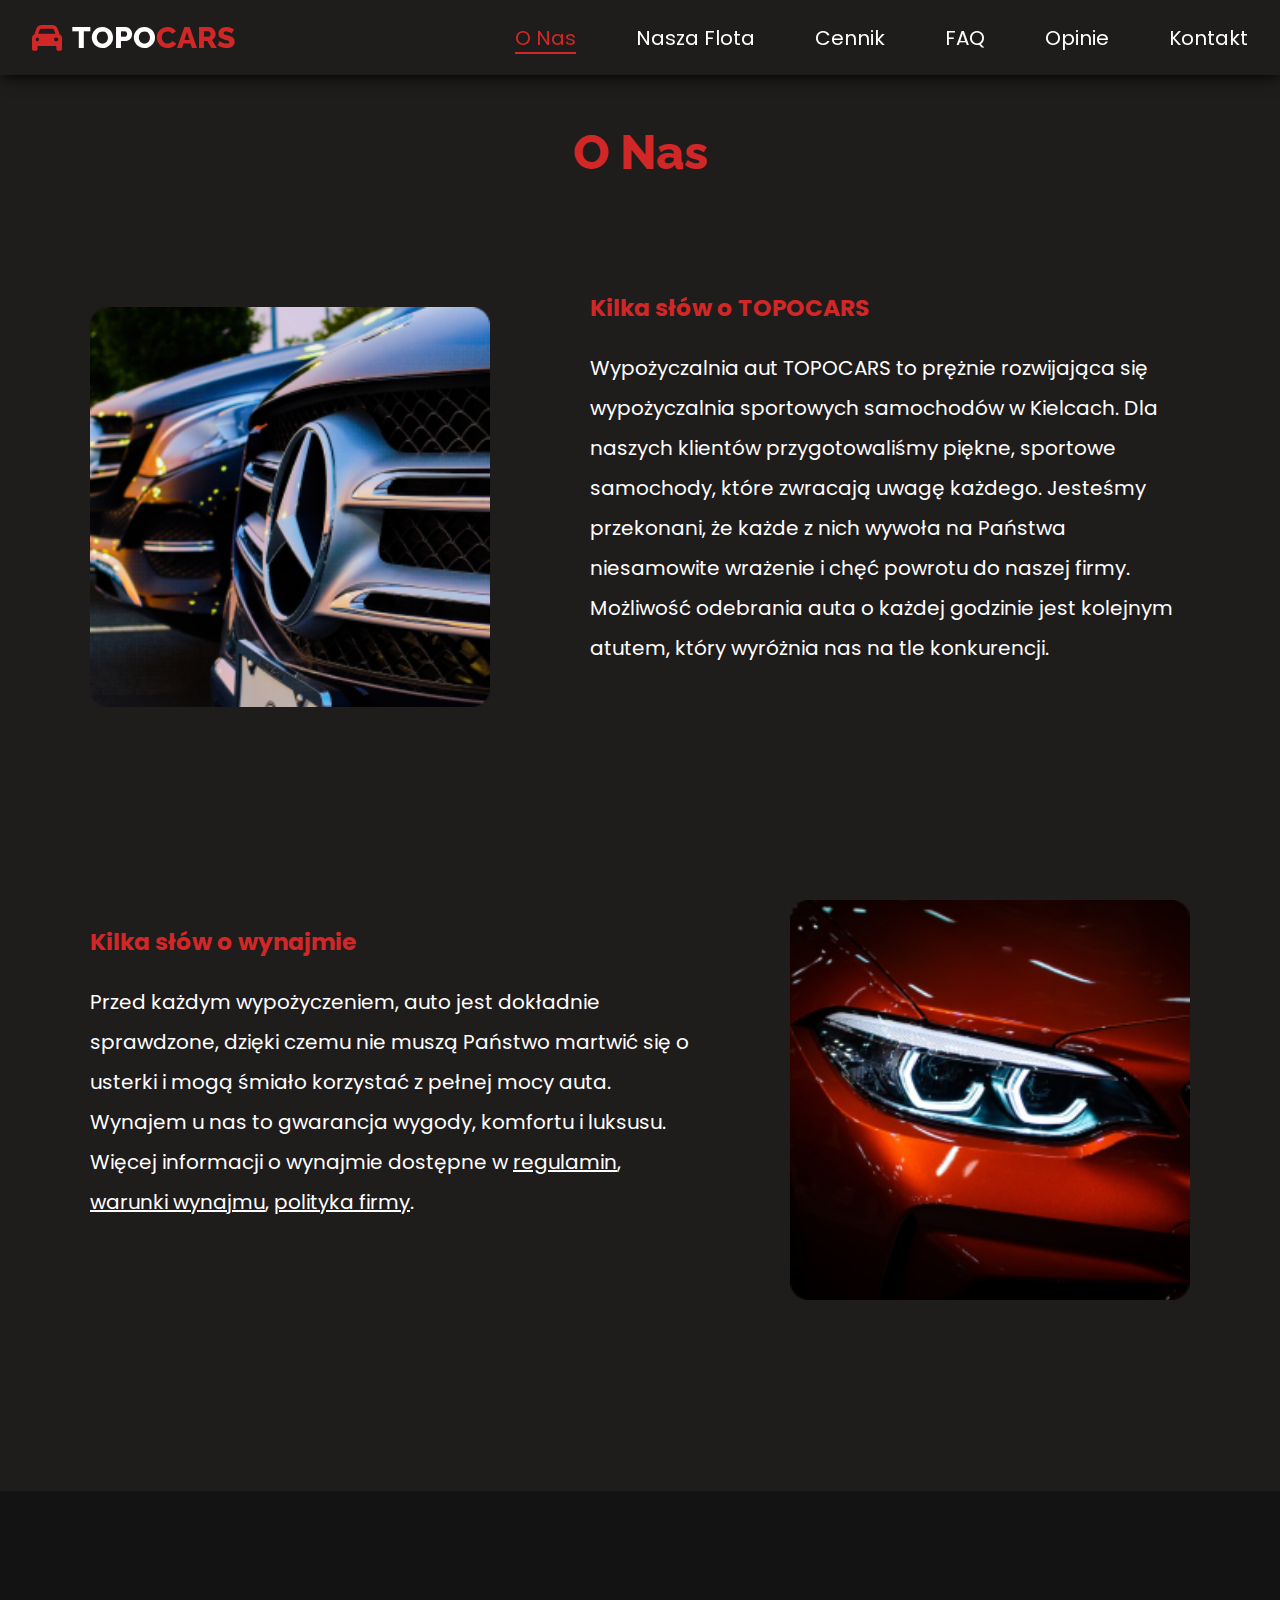
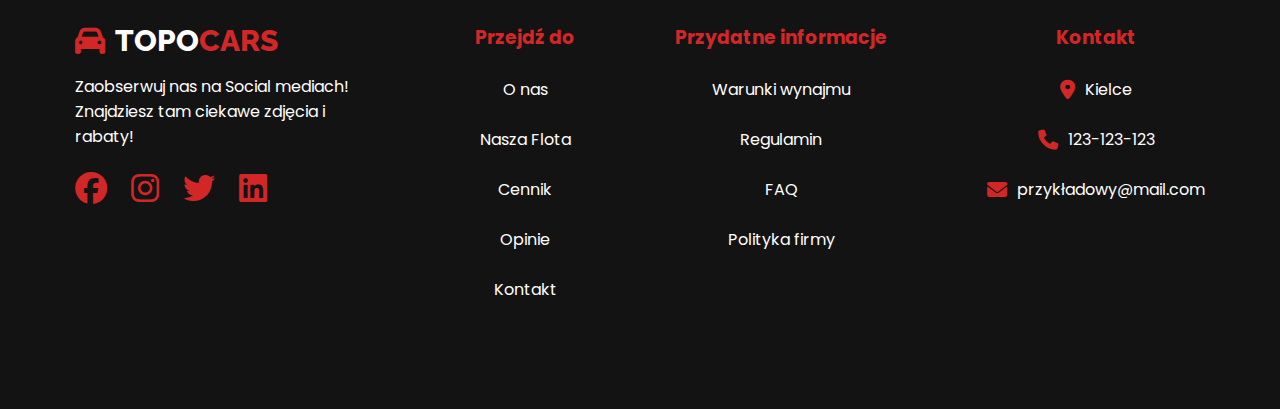
==== about.html @ 0e104026 "first commit" ====
<!DOCTYPE html>
<html lang="en">
  <head>
    <meta charset="UTF-8" />
    <meta http-equiv="X-UA-Compatible" content="IE=edge" />
    <meta name="viewport" content="width=device-width, initial-scale=1.0" />
    <title>TOPOCars - Wypożyczalnia sportowych samochodów Kielce - O Nas</title>
    <link rel="shortcut icon" href="images/favicon.ico" type="image/x-icon" />
    <link rel="stylesheet" href="https://cdn.jsdelivr.net/npm/swiper@8/swiper-bundle.min.css" />
    <link rel="preconnect" href="https://fonts.googleapis.com" />
    <link rel="preconnect" href="https://fonts.gstatic.com" crossorigin />
    <link
      href="https://fonts.googleapis.com/css2?family=Poppins:wght@400;500;600;700&family=Raleway:wght@700;800;900&display=swap"
      rel="stylesheet"
    />
    <link rel="stylesheet" href="https://cdnjs.cloudflare.com/ajax/libs/font-awesome/6.2.1/css/all.min.css" />
    <link rel="stylesheet" href="style.css" />
  </head>
  <body>
    <header>
      <nav>
        <a href="index.html" class="logo"><i class="fas fa-car"></i>TOPO<span>CARS</span></a>
        <ul>
          <li class="active"><a href="about.html">O Nas</a></li>
          <li><a href="cars.html">Nasza Flota</a></li>
          <li><a href="pricing.html">Cennik</a></li>
          <li><a href="faq.html">FAQ</a></li>
          <li><a href="reviews.html">Opinie</a></li>
          <li><a href="contact.html">Kontakt</a></li>
        </ul>
        <div id="menu-btn" class="fas fa-bars"></div>
      </nav>
    </header>

    <section class="about about-page" id="about">
      <div class="wrapper">
        <h1 class="heading">O Nas</h1>
        <div class="box-container">
          <div class="left">
            <div class="content">
              <h3>Kilka słów o TOPOCARS</h3>
              <p>
                Wypożyczalnia aut TOPOCARS to prężnie rozwijająca się wypożyczalnia sportowych samochodów w Kielcach. Dla naszych
                klientów przygotowaliśmy piękne, sportowe samochody, które zwracają uwagę każdego. Jesteśmy przekonani, że każde z
                nich wywoła na Państwa niesamowite wrażenie i chęć powrotu do naszej firmy. Możliwość odebrania auta o każdej
                godzinie jest kolejnym atutem, który wyróżnia nas na tle konkurencji.
              </p>
            </div>
            <div class="image">
              <img src="images/about-2.png" alt="jedno ze zdjęć o nas" />
            </div>
          </div>
          <div class="right">
            <div class="content">
              <h3>Kilka słów o wynajmie</h3>
              <p>
                Przed każdym wypożyczeniem, auto jest dokładnie sprawdzone, dzięki czemu nie muszą Państwo martwić się o usterki i
                mogą śmiało korzystać z pełnej mocy auta. Wynajem u nas to gwarancja wygody, komfortu i luksusu. Więcej informacji
                o wynajmie dostępne w <a class="link" href="regulations.html">regulamin</a>,
                <a class="link" href="rental-terms.html">warunki wynajmu</a>,
                <a class="link" href="policy.html">polityka firmy</a>.
              </p>
            </div>
            <div class="image">
              <img src="images/about-3.png" alt="jedno ze zdjęć o nas" />
            </div>
          </div>
        </div>
      </div>
    </section>

    <section class="footer">
      <div class="wrapper">
        <div class="box-container">
          <div class="box first">
            <a href="index.html" class="logo"><i class="fas fa-car"></i>TOPO<span>CARS</span></a>
            <p>Zaobserwuj nas na Social mediach! Znajdziesz tam ciekawe zdjęcia i rabaty!</p>
            <div class="social">
              <a target="_blank" href="https://pl-pl.facebook.com/"><i class="fa-brands fa-facebook"></i></a>
              <a target="_blank" href="https://www.instagram.com/"><i class="fa-brands fa-instagram"></i></a>
              <a target="_blank" href="https://twitter.com/?lang=pl"><i class="fa-brands fa-twitter"></i></a>
              <a target="_blank" href="https://pl.linkedin.com/"><i class="fa-brands fa-linkedin"></i></a>
            </div>
          </div>
          <div class="box">
            <h3>Przejdź do</h3>
            <a href="about.html" class="links">O nas</a>
            <a href="cars.html" class="links">Nasza Flota</a>
            <a href="pricing.html" class="links">Cennik</a>
            <a href="reviews.html" class="links">Opinie</a>
            <a href="contact.html" class="links">Kontakt</a>
          </div>
          <div class="box">
            <h3>Przydatne informacje</h3>
            <a href="rental-terms.html" class="links">Warunki wynajmu</a>
            <a href="regulations.html" class="links">Regulamin</a>
            <a href="faq.html" class="links">FAQ</a>
            <a href="policy.html" class="links">Polityka firmy</a>
          </div>
          <div class="box">
            <h3>Kontakt</h3>
            <a target="_blank" href="https://goo.gl/maps/U13SAGowG65uNw8z6" class="links link-cont"
              ><i class="fa-solid fa-location-dot"> </i> Kielce</a
            >
            <a href="tel:123-123-123" class="links link-cont"><i class="fa-solid fa-phone"></i> 123-123-123</a>
            <a href="mailto:przykładowy@mail.com" class="links link-cont"
              ><i class="fa-solid fa-envelope"></i> przykładowy@mail.com</a
            >
          </div>
        </div>
      </div>
    </section>

    <script src="https://cdn.jsdelivr.net/npm/swiper@8/swiper-bundle.min.js"></script>

    <script src="script.js"></script>
  </body>
</html>
---- style.css ----
:root {
    --main-color: #D22727;
    --black: #1F1C1C;
    --footer-bg: #141313;
    --question-bg: #121111;
    --answer-bg: #141414;
    --input-bg: #434343;
    --white: #fff;
}

* {
    box-sizing: border-box;
    margin: 0;
    padding: 0;
    outline: none;
    border: none;
    text-decoration: none;
    list-style: none;
    transition: all .3s linear;
}

html {
    scroll-behavior: smooth;
}

body {
    font-family: 'Poppins', sans-serif;
    overflow-x: hidden;
    background-color: var(--black);
  }

header {
    max-width: 1440px;
}

section {
    margin-bottom: 100px;
    padding: 1rem;
}

.wrapper {
    max-width: 1440px;
    margin: 0 auto;
}

.heading {
    font-family: 'Raleway', sans-serif;
    display: flex;
    text-align: center;
    align-items: center;
    justify-content: center;
    margin-bottom: 100px;
    font-size: 32px;
    font-weight: 800;
    line-height: 150%;
    color: var(--main-color);
}

.heading.small,
.heading.small a {
    font-size: 16px;
    color: var(--main-color);
    text-transform: uppercase;
}

.heading.small a:hover {
    color: var(--white);
}

.btn {
    position: relative;
    display: inline-flex;
    padding: 12px 18px;
    font-size: 20px;
    font-weight: 700;
    color: var(--white);
    background-color: var(--main-color);
    border-radius: 12px;
    z-index: 1;
    overflow: hidden;
    cursor: pointer;
}

.btn::before {
    content: '';
    position: absolute;
    transform: translate(-50%, -50%);
    width: 0px;
    height: 0px;
    background-color: #9c1d1d;
    border-radius: 50%;
    z-index: -1;
    transition: width .5s, height .5s;
}

.btn:hover::before {
    width: 150px;
    height: 150px;
}

.btn.pulse {
    animation: pulse 2s infinite;
    transform: scale(1);
}

.bxc {
    display: flex;
    flex-wrap: wrap;
    flex-direction: column;
    align-items: center;
    justify-content: center;
}

img {
    pointer-events: none;
}

.translin3 {
    transition: all .3s linear;
}

/* Header */

nav {
    position: fixed;
    top: 0; left: 0; right: 0;
    display: flex;
    align-items: center;
    justify-content: space-between;
    padding: 1rem;
    width: 100%;
    background-color: var(--black);
    box-shadow: 1px 1px 15px 0px rgba(0, 0, 0, 1);
    z-index: 1000;
    transition: all .5s linear;
}

.logo {
    font-family: 'Raleway', sans-serif;
    display: flex;
    align-items: center;
    font-size: 20px;
    font-weight: 800;
    color: var(--white);
}

.logo span {
    color: var(--main-color);
}

.logo i {
    margin-right: 8px;
    font-size: 30px;
    color: var(--main-color);
    cursor: pointer;
}

nav ul {
    position: absolute;
    top: -1000%; left: 0; right: 0;
    display: block;
    margin-top: 3.8rem;
    border-top: 1px solid var(--main-color);
    opacity: 0;
    transition: all 0.5s ease;
}

nav ul.active {
    top: 0;
    background-color: var(--black);
    opacity: 1;
}

nav ul li {
    margin: 1.5rem 2rem;
    font-size: 24px;
    border-left: .3rem solid var(--main-color);
}

nav ul li a {
    margin-left: 10px;
    color: var(--white);
}

nav ul li a:hover {
    color: var(--main-color);
}

#menu-btn {
    font-size: 30px;
    color: var(--white);
    cursor: pointer;
}

/* Home */

.home,
.home .wrapper {
    padding: 0;
    margin-bottom: 0;
    min-width: 100vw;
}

.home .slide {
    display: flex;
    align-items: center;
    margin: 0 auto;
    min-height: 90vh;
}

.home .slide .content {
    text-align: center;
    margin: 0 auto;
    width: 60rem;
    max-width: 1440px;
    color: var(--white);
}

.home .slide .content .car h1 {
    font-size: 40px;
    font-weight: 600;
    text-transform: uppercase;
}

.home .slide .content .car h3 {
    font-size: 32px;
    font-weight: 700;
}

.home .slide .content span {
    display: flex;
    justify-content: center;
    margin: 32px 0;
    font-size: 20px;
    font-weight: 700;
    line-height: 180%;
}

.swiper-pagination-bullet {
    background-color: var(--white);
    opacity: .8;
}

.swiper-pagination-bullet-active {
    background-color: var(--main-color);
}

/* why choose us */

.why-choose-us {
    margin-bottom: 50px;
}

.why-choose-us .title {
    font-family: 'Raleway', sans-serif;
    text-align: center;
    margin-bottom: 100px;
    font-size: 32px;
    font-weight: 800;
    color: var(--white);
}

.why-choose-us .title span {
    color: var(--main-color);
}

.why-choose-us .box-container {
    flex-direction: column;
    gap: 50px;
}

.why-choose-us .box-container .box {
    text-align: center;
    padding: 16px;
    width: 240px;
}

.why-choose-us .box-container .box .icon {
    display: flex;
    align-items: center;
    justify-content: center;
    margin: 0 auto;
    width: 64px;
    height: 64px;
    color: var(--white);
    background-color: var(--main-color);
    border-radius: 50%;
}

.why-choose-us .box-container .box .icon i {
    text-align: center;
    font-size: 36px;
}

.why-choose-us .box-container .box:hover .icon  {
    transform: scale(1.1);
}

.why-choose-us .box-container .box .content {
    margin: 16px 0;
}

.why-choose-us .box-container .box .content h3 {
    margin-bottom: 16px;
    font-size: 16px;
    font-weight: 600;
    color: var(--main-color);
}

.why-choose-us .box-container .box .content span {
    color: var(--white);
}

/* about */

.about-page {
    margin-top: 100px;
}

.about .box-container {
    display: flex; 
    flex-direction: column;
    align-items: center;
}

.about .box-container .content {
    text-align: center;
    margin-bottom: 100px;
    width: 230px;
    color: var(--white);
    line-height: 200%;
}

.about .box-container .content p {
    margin-bottom: 32px;
}

.about .box-container .content .link {
    color: var(--white);
    text-decoration: underline;
}

.about .box-container .content .link:hover {
    color: var(--main-color);
}

.about .box-container .image  {
    margin: 0 auto;
    overflow: hidden;
}

.about .box-container .image img {
    width: 100%;
    height: auto;
    border-radius: 12px;
}

.about .box-container .content h3 {
    margin-bottom: 20px;
    color: var(--main-color);
}

.about-page .box-container .image {
    margin-bottom: 75px;
}

/* Banner */

.banner {
    background: url(images/banner-straight.png) no-repeat;
    background-size: cover;
    background-position: center;
    background-attachment: fixed;
    margin-bottom: 100px;
    height: 55vh;
    clip-path: polygon(0 25%, 100% 12%, 100% 78%, 0 89%);
}

/* Contact */

.contact-page {
    margin-top: 100px;
}

.contact .container {
    display: flex;
    flex-direction: column;
}

.contact .title {
    font-family: 'Raleway', sans-serif;
    display: flex;
    justify-content: center;
    text-align: center;
    margin-bottom: 50px;
    font-weight: 500;
    line-height: 200%;
    color: var(--white);
}

.contact form {
    align-items: center;
    justify-content: center;
    text-align: center;
    margin: 0 auto;
}

.contact form .input-box {
    display: flex;
    flex-wrap: wrap;
    flex-direction: column;
    align-items: center;
}

.contact form .box {
    margin: 1rem 0;
    padding: 16px 24px;
    width: 230px;
    font-size: 20px;
    font-weight: 500;
    color: var(--white);
    background-color: var(--input-bg);
    border-radius: 12px;
}

.contact form textarea {
    resize: none;
}

.contact form .box::placeholder {
    color: var(--white);
}

.contact form .box:focus {
    border-bottom: 2px solid var(--main-color);
}

input::-webkit-outer-spin-button,
input::-webkit-inner-spin-button {
  -webkit-appearance: none;
}

.contact form .button {
    text-align: center;
}

.contact form .button .btn:hover {
    background-color: #7a1818;
}

.contact .small-box-container {
    justify-content: center;
    margin-top: 75px;
}

.contact .small-box-container .small-box {
    display: block;
    text-align: center;
    margin-bottom: 30px;
}

.contact .small-box-container .small-box h4 {
    margin-bottom: 30px;
    font-size: 20px;
    color: var(--main-color);
}

.contact .small-box-container .small-box ul li {
    margin-bottom: 20px;
    line-height: 200%;
    color: var(--white);
}

.contact .map {
    margin-top: 50px;
}

/* Footer */

.footer {
    margin-bottom: 0;
    background-color: var(--footer-bg);
}

.footer .box-container {
    display: flex;
    flex-wrap: wrap;
    justify-content: center;
    text-align: center;
    margin: 100px 0 50px 0;
    gap: 100px;
}

.footer .box-container .box {
    padding: 1rem 0;
}

.footer .box-container .box.first {
    text-align: left;
    order: 2;
}

.footer .box-container .box p {
    margin: 1rem 0;
    max-width: 300px;
    color: var(--white);
}

.footer .box-container .box .social a  {
    padding-right: 1.25rem;
    font-size: 32px;
    color: var(--main-color);
}

.footer .box-container .box .social a:hover {
    color: var(--white);
}

.footer .box-container .box h3 {
    font-weight: 700;
    color: var(--main-color);
}

.footer .box-container .box .links {
    display: flex;
    text-align: center;
    justify-content: center;
    margin: 25px 0;
    color: var(--white);

}

.footer .box-container .box .links:hover {
    color: var(--main-color);
}

.footer .box-container .box .link-cont {
    display: flex;
    align-items: center;
    gap: 10px;
}

.footer .box-container .box .link-cont i {
    font-size: 20px;
    color: var(--main-color);
}

/* Regulations */

.regulations {
    margin-top: 100px;
}

.regulations h3 {
    text-align: center;
    margin: 0 auto;
    min-width: 230px;
    max-width: 600px;
    font-size: 16px;
    font-weight: 600;
    line-height: 200%;
    color: var(--white);
}

.regulations .box-container {
    display: flex;
    flex-direction: column;
    flex-wrap: wrap;
    justify-content: center;
    margin: 100px auto 0 auto;
    align-items: center;
}

.regulations .box-container .box {
    display: flex;
    flex-direction: column;
    margin: 0 auto;
    min-width: 230px;
    max-width: 650px;
}

.regulations .box-container .box h2 {
    text-align: center;
    font-size: 20px;
    font-weight: 700;
    color: var(--main-color);
}

.regulations .box-container .box ul {
    margin-left: 10px;
}

.regulations .box-container .box ul li {
    margin: 50px 0;
    color: var(--white);
    font-weight: 600;
    line-height: 200%;
    list-style: decimal;
    list-style-position: inside;
}

li::marker {
    color: var(--main-color);
}

/* Reviews */

.reviews {
    margin-top: 100px;
}

.reviews .slide {
    position: relative;
    margin-bottom: 50px;
    height: 430px;
    background-color: var(--answer-bg);
  box-shadow: 0px 4px 4px rgba(0, 0, 0, 0.25);
}

.reviews .slide .user {
    text-align: center;
    padding-top: 16px;
}

.reviews .slide .user h5 {
    margin: 16px 0;
    font-size: 20px;
    font-weight: 600;
    color: var(--white);
}

.reviews .slide .content {
    text-align: center;
    margin: 0 auto;
    padding: 0 16px;
    max-width: 280px;
    line-height: 150%;
    color: var(--white);
}

.reviews .slide .stars {
    position: absolute;
    bottom: 16px;
    right: 0;
    left: 0;
    text-align: center;
    font-size: 24px;
    color: var(--main-color); 
}

/* FAQ */

.faq {
    margin-top: 100px;
}

.faq .box-container {
    flex-direction: column;
    margin: 0 auto;
}

.faq .box-container .box {
    margin: 10px 0;
    width: 230px;
}

.faq .box-container .box .header {
    display: flex;
    justify-content: space-between;
    align-items: center;
    padding: 16px;
    line-height: 150%;
    color: var(--main-color);
    background-color: var(--question-bg);
    gap: 20px;
    cursor: pointer;
}

.faq .box-container .box .header h3 {
    font-size: 14px;
}

.faq .box-container .box .header i {
    font-size: 24px;
}

.faq .box-container .box .header i.active {
    transform: rotate(180deg);
}

.faq .box-container .box .content {
    text-align: center;
    display: none;
    padding: 16px;
    line-height: 1.8;
    color: var(--white);
    background-color: var(--answer-bg); 
    transition: opacity .1s ease-in;
}

.faq .box-container .box .content.active {
    display: block;
}

/* Cars */

.cars {
    margin-top: 100px;
}

.cars .box-container {
    flex-direction: column;
}

.cars .box-container .box .image {
    margin: 0 auto;
    overflow: hidden;
}

.cars .box-container .box .image img {
    width: 100%;
    border-radius: 12px;
}

.cars .box-container .box .content {
    text-align: center;
    margin: 50px 0 100px 0;
    color: var(--white);
}

.cars .box-container .box .content h3 {
    font-weight: 600;
}

.cars .box-container .box .content ul {
    margin-top: 32px;

}

.cars .box-container .box .content ul li {
    margin: 25px 0;
}

.cars .box-container .box .content ul li span {
    font-weight: 600;
}

/* Pricing */

.pricing {
    margin-top: 100px;
}

.pricing .box-container {
    flex-direction: column;
}

.pricing .box-container .box .image {
    margin: 0 auto;
    max-width: 280px;
    overflow: hidden;
}

.pricing .box-container .box .image img {
    width: 100%;
    border-radius: 12px;
}

.pricing .box-container .box .content {
    text-align: center;
    margin: 50px 0;
    color: var(--white);
}

.pricing .box-container .box .content .pricing {
    display: flex;
    flex-wrap: wrap;
    text-align: center;
    justify-content: center;
    gap: 25px;
}
 
.pricing .box-container .box .content .pricing ul li {
    margin: 25px 0;
}

.pricing .box-container .box .content .pricing ul li.brand {
    font-weight: 700;
}

.pricing .box-container .box .content .pricing .cont.red {
    color: var(--main-color);
}


































@media(min-width: 450px) {

    .about .box-container .content,
    .cars .box-container .content {
        width: 350px;
        font-size: 20px;
    }
    
    .about-page .box-container .content {
        font-size: 16px;
    }
    
}

@media(min-width: 576px) {

    .heading.small,
    .heading.small a {
        font-size: 32px;
    }

    .home .slide .content .car h1 {
        font-size: 72px;
    }
    
    .home .slide .content .car h3 {
        font-size: 64px;
    }
    
    .home .slide .content span {
        font-size: 24px;
    }

    .faq .box-container .box {
        width: 450px;
    }
    
}

@media(min-width: 768px) {

#menu-btn {
    display: none;
}

nav {
    padding: 16px 24px;
    background-color: transparent;
}

nav.active {
    background-color: var(--footer-bg);
}

nav ul {
    position: relative;
    display: flex;
    margin-top: 0;
    border: none;
    opacity: 1;
    gap: 20px;
}

nav ul.active {
    background-color: transparent;
}

nav ul li {
    margin: 0;
    font-size: 16px;
    border: none;
}
  nav ul li.active a {
    color: var(--main-color);
    border-bottom: 2px solid var(--main-color);
  }

.why-choose-us .box-container {
    flex-direction: row;
}

.why-choose-us .box-container .box,
.contact form .box  {
    width: 300px;
}

.pricing .box-container .box .content .pricing {
    gap: 70px;
}

.contact .title {
    margin: 0 auto 50px auto;
    width: 600px;
    font-size: 20px;
    line-height: 220%;
}

.contact form .input-box {
    flex-direction: row;
    justify-content: center;
    gap: 50px;
}

.contact form .box.textarea {
    width: 650px;
}

.contact .small-box-container {
    display: flex;
    flex-wrap: wrap;
    text-align: center;
    justify-content: center;
    margin-top: 75px;
    gap: 80px;
    row-gap: 50px;
}

.contact .small-box-container .small-box ul li br {
    display: none;
}

.regulations .box-container .box {
    text-align: center;
}

    
}

@media(min-width: 991px) {

    .heading,
    .why-choose-us .title {
        font-size: 48px;
    }

    .about .box-container .left,
    .about .box-container .right,
    .cars .box-container .box,
    .pricing .box-container .box {
        display: flex;
        flex-wrap: wrap;
        align-items: center;
        justify-content: center;
        gap: 100px;
    }

    .about .box-container .right {
        margin-top: 100px;
    }

    .about .box-container .right .content {
        order: -2;
    }

    .pricing .box-container .content {
        width: 450px;
    }
    
    .about .box-container .content
    .cars .box-container .box .content {
        flex: 1 1 15rem;
        margin-bottom: 0;
    }

    .about .box-container .image,
    .cars .box-container .box .image  {
        flex: 1 1 15rem;
        width: 400px;
        height: 400px; 
        order: -1;
    }

    .about .box-container .image img,
    .cars .box-container .box .image img {
        width: 400px;
        height: 400px;
    }

    .about-page .box-container .content {
        text-align: left;
        font-size: 20px;
    }

    .pricing .box-container .box .content .pricing {
        gap: 35px;
    }
    
    .contact form .box {
        width: 400px;
    }

    .contact form .box.textarea {
        width: 850px;
    }

    .contact .small-box-container .small-box h4 {
        font-size: 24px;
    }
    
    .contact .small-box-container .small-box ul li {
        font-size: 20px;
    }

    .contact .map {
        height: 350px;
    }

    .footer .box-container .box.first {
        order: -1;
    }
 
    .faq .box-container .box {
        width: 550px;
    }
    
}

@media(min-width: 1200px) {

    nav {
        padding: 20px 32px;
    }

    nav ul {
        gap: 50px;
    }

    nav ul li {
        font-size: 20px;
    }

    .logo {
        font-size: 30px;
    }
    
    .logo i {
        margin-right: 10px;
    }
    
    .about .box-container .content,
    .cars .box-container .box .content {
        width: 600px;
    }

    .pricing .box-container .box .image {
        margin: 0 auto;
        min-width: 350px;
        overflow: hidden;
    }
    
    .pricing .box-container .box .image img {
        width: 100%;
        border-radius: 12px;
    }

    .pricing .box-container .box .content {
        width: 700px;
    }

    .pricing .box-container .box .content .pricing {
        gap: 50px;
    }

    .contact form .box {
        padding: 24px 32px;
        width: 400px;
    }
    
    .contact form .box.textarea {
        width: 850px;
    }

    .faq .box-container .box {
        width: 750px;
    }

    .faq .box-container .box .content {
        text-align: left;
    }

}

@media(min-width: 1400px) {

    .why-choose-us .box-container {
        gap: 80px;
    }

    .footer .box-container {
        gap: 150px;
    }

}

@keyframes pulse {
    0% {
      transform: scale(0.95);
      box-shadow: 0 0 0 0 var(--main-color);
    }
  
    70% {
      transform: scale(1);
      box-shadow: 0 0 0 10px rgba(0, 0, 0, 0);
    }
  
    100% {
      transform: scale(0.95);
      box-shadow: 0 0 0 0 rgba(0, 0, 0, 0);
    }
  }
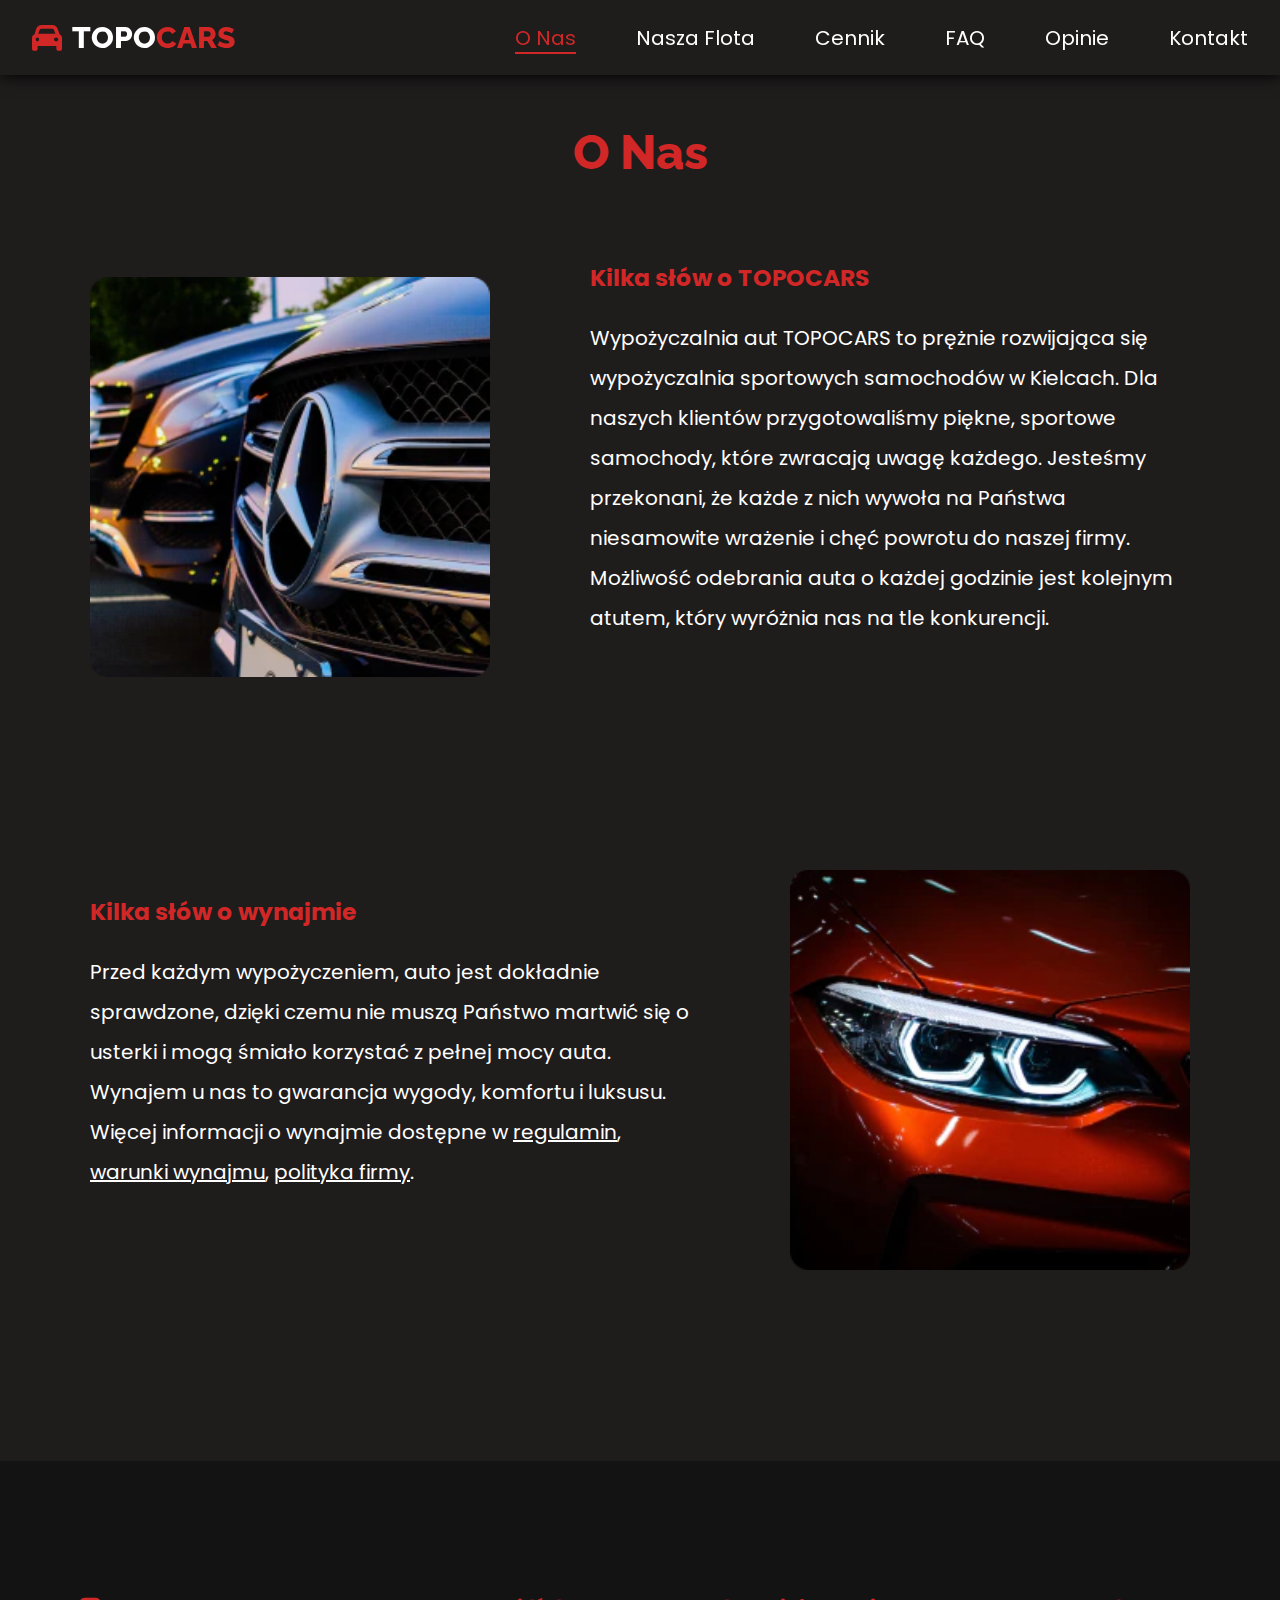
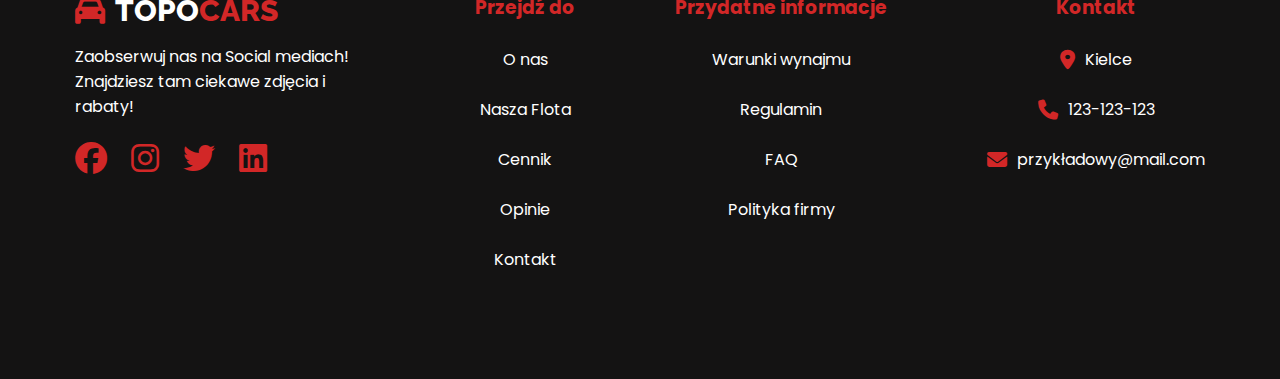
==== commit a1b3f490: "optimization" ====
--- a/about.html
+++ b/about.html
@@ -47,7 +47,7 @@
               </p>
             </div>
             <div class="image">
-              <img src="images/about-2.png" alt="jedno ze zdjęć o nas" />
+              <img loading="lazy" src="images/about-2.webp" alt="jedno ze zdjęć o nas" />
             </div>
           </div>
           <div class="right">
@@ -62,7 +62,7 @@
               </p>
             </div>
             <div class="image">
-              <img src="images/about-3.png" alt="jedno ze zdjęć o nas" />
+              <img loading="lazy" src="images/about-3.webp" alt="jedno ze zdjęć o nas" />
             </div>
           </div>
         </div>
--- a/style.css
+++ b/style.css
@@ -1,438 +1,439 @@
 :root {
-    --main-color: #D22727;
-    --black: #1F1C1C;
-    --footer-bg: #141313;
-    --question-bg: #121111;
-    --answer-bg: #141414;
-    --input-bg: #434343;
-    --white: #fff;
+  --main-color: #d22727;
+  --black: #1f1c1c;
+  --footer-bg: #141313;
+  --question-bg: #121111;
+  --answer-bg: #141414;
+  --input-bg: #434343;
+  --white: #fff;
 }
 
 * {
-    box-sizing: border-box;
-    margin: 0;
-    padding: 0;
-    outline: none;
-    border: none;
-    text-decoration: none;
-    list-style: none;
-    transition: all .3s linear;
+  box-sizing: border-box;
+  margin: 0;
+  padding: 0;
+  outline: none;
+  border: none;
+  text-decoration: none;
+  list-style: none;
+  transition: all 0.3s linear;
 }
 
 html {
-    scroll-behavior: smooth;
+  scroll-behavior: smooth;
 }
 
 body {
-    font-family: 'Poppins', sans-serif;
-    overflow-x: hidden;
-    background-color: var(--black);
-  }
+  font-family: 'Poppins', sans-serif;
+  overflow-x: hidden;
+  background-color: var(--black);
+}
 
 header {
-    max-width: 1440px;
+  max-width: 1440px;
 }
 
 section {
-    margin-bottom: 100px;
-    padding: 1rem;
+  margin: 100px 0;
+  padding: 1rem;
 }
 
 .wrapper {
-    max-width: 1440px;
-    margin: 0 auto;
+  max-width: 1440px;
+  margin: 0 auto;
 }
 
 .heading {
-    font-family: 'Raleway', sans-serif;
-    display: flex;
-    text-align: center;
-    align-items: center;
-    justify-content: center;
-    margin-bottom: 100px;
-    font-size: 32px;
-    font-weight: 800;
-    line-height: 150%;
-    color: var(--main-color);
+  font-family: 'Raleway', sans-serif;
+  display: flex;
+  text-align: center;
+  align-items: center;
+  justify-content: center;
+  margin-bottom: 70px;
+  font-size: 32px;
+  font-weight: 800;
+  line-height: 150%;
+  color: var(--main-color);
 }
 
 .heading.small,
 .heading.small a {
-    font-size: 16px;
-    color: var(--main-color);
-    text-transform: uppercase;
+  font-size: 16px;
+  color: var(--main-color);
+  text-transform: uppercase;
 }
 
 .heading.small a:hover {
-    color: var(--white);
+  color: var(--white);
 }
 
 .btn {
-    position: relative;
-    display: inline-flex;
-    padding: 12px 18px;
-    font-size: 20px;
-    font-weight: 700;
-    color: var(--white);
-    background-color: var(--main-color);
-    border-radius: 12px;
-    z-index: 1;
-    overflow: hidden;
-    cursor: pointer;
+  position: relative;
+  display: inline-flex;
+  padding: 12px 18px;
+  font-size: 20px;
+  font-weight: 700;
+  color: var(--white);
+  background-color: var(--main-color);
+  border-radius: 12px;
+  z-index: 1;
+  overflow: hidden;
+  cursor: pointer;
 }
 
 .btn::before {
-    content: '';
-    position: absolute;
-    transform: translate(-50%, -50%);
-    width: 0px;
-    height: 0px;
-    background-color: #9c1d1d;
-    border-radius: 50%;
-    z-index: -1;
-    transition: width .5s, height .5s;
+  content: '';
+  position: absolute;
+  transform: translate(-50%, -50%);
+  width: 0px;
+  height: 0px;
+  background-color: #9c1d1d;
+  border-radius: 50%;
+  z-index: -1;
+  transition: width 0.5s, height 0.5s;
 }
 
 .btn:hover::before {
-    width: 150px;
-    height: 150px;
+  width: 150px;
+  height: 150px;
 }
 
 .btn.pulse {
-    animation: pulse 2s infinite;
-    transform: scale(1);
+  animation: pulse 2s infinite;
+  transform: scale(1);
 }
 
 .bxc {
-    display: flex;
-    flex-wrap: wrap;
-    flex-direction: column;
-    align-items: center;
-    justify-content: center;
+  display: flex;
+  flex-wrap: wrap;
+  flex-direction: column;
+  align-items: center;
+  justify-content: center;
 }
 
 img {
-    pointer-events: none;
+  pointer-events: none;
 }
 
 .translin3 {
-    transition: all .3s linear;
+  transition: all 0.3s linear;
 }
 
 /* Header */
 
 nav {
-    position: fixed;
-    top: 0; left: 0; right: 0;
-    display: flex;
-    align-items: center;
-    justify-content: space-between;
-    padding: 1rem;
-    width: 100%;
-    background-color: var(--black);
-    box-shadow: 1px 1px 15px 0px rgba(0, 0, 0, 1);
-    z-index: 1000;
-    transition: all .5s linear;
+  position: fixed;
+  top: 0;
+  left: 0;
+  right: 0;
+  display: flex;
+  align-items: center;
+  justify-content: space-between;
+  padding: 1rem;
+  width: 100%;
+  background-color: var(--black);
+  box-shadow: 1px 1px 15px 0px rgba(0, 0, 0, 1);
+  z-index: 1000;
+  transition: all 0.5s linear;
 }
 
 .logo {
-    font-family: 'Raleway', sans-serif;
-    display: flex;
-    align-items: center;
-    font-size: 20px;
-    font-weight: 800;
-    color: var(--white);
+  font-family: 'Raleway', sans-serif;
+  display: flex;
+  align-items: center;
+  font-size: 20px;
+  font-weight: 800;
+  color: var(--white);
 }
 
 .logo span {
-    color: var(--main-color);
+  color: var(--main-color);
 }
 
 .logo i {
-    margin-right: 8px;
-    font-size: 30px;
-    color: var(--main-color);
-    cursor: pointer;
+  margin-right: 8px;
+  font-size: 30px;
+  color: var(--main-color);
+  cursor: pointer;
 }
 
 nav ul {
-    position: absolute;
-    top: -1000%; left: 0; right: 0;
-    display: block;
-    margin-top: 3.8rem;
-    border-top: 1px solid var(--main-color);
-    opacity: 0;
-    transition: all 0.5s ease;
+  position: absolute;
+  top: -1000%;
+  left: 0;
+  right: 0;
+  display: block;
+  margin-top: 3.8rem;
+  border-top: 1px solid var(--main-color);
+  opacity: 0;
+  transition: all 0.5s ease;
 }
 
 nav ul.active {
-    top: 0;
-    background-color: var(--black);
-    opacity: 1;
+  top: 0;
+  background-color: var(--black);
+  opacity: 1;
 }
 
 nav ul li {
-    margin: 1.5rem 2rem;
-    font-size: 24px;
-    border-left: .3rem solid var(--main-color);
+  margin: 1.5rem 2rem;
+  font-size: 24px;
+  border-left: 0.3rem solid var(--main-color);
+}
+
+nav ul li.active a {
+  color: var(--main-color);
 }
 
 nav ul li a {
-    margin-left: 10px;
-    color: var(--white);
+  margin-left: 10px;
+  color: var(--white);
 }
 
 nav ul li a:hover {
-    color: var(--main-color);
+  color: var(--main-color);
 }
 
 #menu-btn {
-    font-size: 30px;
-    color: var(--white);
-    cursor: pointer;
+  font-size: 30px;
+  color: var(--white);
+  cursor: pointer;
 }
 
 /* Home */
 
 .home,
 .home .wrapper {
-    padding: 0;
-    margin-bottom: 0;
-    min-width: 100vw;
+  padding: 0;
+  margin: 0;
+  min-width: 100vw;
 }
 
 .home .slide {
-    display: flex;
-    align-items: center;
-    margin: 0 auto;
-    min-height: 90vh;
+  display: flex;
+  align-items: center;
+  margin: 0 auto;
+  min-height: 90vh;
 }
 
 .home .slide .content {
-    text-align: center;
-    margin: 0 auto;
-    width: 60rem;
-    max-width: 1440px;
-    color: var(--white);
+  text-align: center;
+  margin: 0 auto;
+  width: 60rem;
+  max-width: 1440px;
+  color: var(--white);
 }
 
 .home .slide .content .car h1 {
-    font-size: 40px;
-    font-weight: 600;
-    text-transform: uppercase;
+  font-size: 40px;
+  font-weight: 600;
+  text-transform: uppercase;
 }
 
 .home .slide .content .car h3 {
-    font-size: 32px;
-    font-weight: 700;
+  font-size: 32px;
+  font-weight: 700;
 }
 
 .home .slide .content span {
-    display: flex;
-    justify-content: center;
-    margin: 32px 0;
-    font-size: 20px;
-    font-weight: 700;
-    line-height: 180%;
+  display: flex;
+  justify-content: center;
+  margin: 32px 0;
+  font-size: 20px;
+  font-weight: 700;
+  line-height: 180%;
 }
 
 .swiper-pagination-bullet {
-    background-color: var(--white);
-    opacity: .8;
+  background-color: var(--white);
+  opacity: 0.8;
 }
 
 .swiper-pagination-bullet-active {
-    background-color: var(--main-color);
+  background-color: var(--main-color);
 }
 
 /* why choose us */
 
 .why-choose-us {
-    margin-bottom: 50px;
+  margin-top: 0;
+  margin-bottom: 50px;
 }
 
 .why-choose-us .title {
-    font-family: 'Raleway', sans-serif;
-    text-align: center;
-    margin-bottom: 100px;
-    font-size: 32px;
-    font-weight: 800;
-    color: var(--white);
+  font-family: 'Raleway', sans-serif;
+  text-align: center;
+  margin-bottom: 70px;
+  font-size: 32px;
+  font-weight: 800;
+  color: var(--white);
 }
 
 .why-choose-us .title span {
-    color: var(--main-color);
+  color: var(--main-color);
 }
 
 .why-choose-us .box-container {
-    flex-direction: column;
-    gap: 50px;
+  flex-direction: column;
+  gap: 50px;
 }
 
 .why-choose-us .box-container .box {
-    text-align: center;
-    padding: 16px;
-    width: 240px;
+  text-align: center;
+  padding: 16px;
+  width: 240px;
 }
 
 .why-choose-us .box-container .box .icon {
-    display: flex;
-    align-items: center;
-    justify-content: center;
-    margin: 0 auto;
-    width: 64px;
-    height: 64px;
-    color: var(--white);
-    background-color: var(--main-color);
-    border-radius: 50%;
+  display: flex;
+  align-items: center;
+  justify-content: center;
+  margin: 0 auto;
+  width: 64px;
+  height: 64px;
+  color: var(--white);
+  background-color: var(--main-color);
+  border-radius: 50%;
 }
 
 .why-choose-us .box-container .box .icon i {
-    text-align: center;
-    font-size: 36px;
-}
-
-.why-choose-us .box-container .box:hover .icon  {
-    transform: scale(1.1);
+  text-align: center;
+  font-size: 36px;
+}
+
+.why-choose-us .box-container .box:hover .icon {
+  transform: scale(1.1);
 }
 
 .why-choose-us .box-container .box .content {
-    margin: 16px 0;
+  margin: 16px 0;
 }
 
 .why-choose-us .box-container .box .content h3 {
-    margin-bottom: 16px;
-    font-size: 16px;
-    font-weight: 600;
-    color: var(--main-color);
+  margin-bottom: 16px;
+  font-size: 16px;
+  font-weight: 600;
+  color: var(--main-color);
 }
 
 .why-choose-us .box-container .box .content span {
-    color: var(--white);
+  color: var(--white);
 }
 
 /* about */
 
-.about-page {
-    margin-top: 100px;
-}
-
 .about .box-container {
-    display: flex; 
-    flex-direction: column;
-    align-items: center;
+  display: flex;
+  flex-direction: column;
+  align-items: center;
 }
 
 .about .box-container .content {
-    text-align: center;
-    margin-bottom: 100px;
-    width: 230px;
-    color: var(--white);
-    line-height: 200%;
+  text-align: center;
+  margin-bottom: 100px;
+  min-width: 230px;
+  color: var(--white);
+  line-height: 200%;
 }
 
 .about .box-container .content p {
-    margin-bottom: 32px;
+  margin-bottom: 32px;
 }
 
 .about .box-container .content .link {
-    color: var(--white);
-    text-decoration: underline;
+  color: var(--white);
+  text-decoration: underline;
 }
 
 .about .box-container .content .link:hover {
-    color: var(--main-color);
-}
-
-.about .box-container .image  {
-    margin: 0 auto;
-    overflow: hidden;
+  color: var(--main-color);
+}
+
+.about .box-container .image {
+  margin: 0 auto;
+  overflow: hidden;
 }
 
 .about .box-container .image img {
-    width: 100%;
-    height: auto;
-    border-radius: 12px;
+  width: 100%;
+  height: auto;
+  border-radius: 12px;
 }
 
 .about .box-container .content h3 {
-    margin-bottom: 20px;
-    color: var(--main-color);
+  margin-bottom: 20px;
+  color: var(--main-color);
 }
 
 .about-page .box-container .image {
-    margin-bottom: 75px;
+  margin-bottom: 75px;
 }
 
 /* Banner */
 
 .banner {
-    background: url(images/banner-straight.png) no-repeat;
-    background-size: cover;
-    background-position: center;
-    background-attachment: fixed;
-    margin-bottom: 100px;
-    height: 55vh;
-    clip-path: polygon(0 25%, 100% 12%, 100% 78%, 0 89%);
+  background: url(images/banner.webp) no-repeat;
+  background-size: cover;
+  background-position: center;
+  background-attachment: fixed;
+  margin-bottom: 100px;
+  height: 55vh;
+  clip-path: polygon(0 25%, 100% 12%, 100% 78%, 0 89%);
 }
 
 /* Contact */
 
-.contact-page {
-    margin-top: 100px;
-}
-
 .contact .container {
-    display: flex;
-    flex-direction: column;
+  display: flex;
+  flex-direction: column;
 }
 
 .contact .title {
-    font-family: 'Raleway', sans-serif;
-    display: flex;
-    justify-content: center;
-    text-align: center;
-    margin-bottom: 50px;
-    font-weight: 500;
-    line-height: 200%;
-    color: var(--white);
+  font-family: 'Raleway', sans-serif;
+  display: flex;
+  justify-content: center;
+  text-align: center;
+  margin-bottom: 50px;
+  font-weight: 500;
+  line-height: 200%;
+  color: var(--white);
 }
 
 .contact form {
-    align-items: center;
-    justify-content: center;
-    text-align: center;
-    margin: 0 auto;
+  align-items: center;
+  justify-content: center;
+  text-align: center;
+  margin: 0 auto;
 }
 
 .contact form .input-box {
-    display: flex;
-    flex-wrap: wrap;
-    flex-direction: column;
-    align-items: center;
+  display: flex;
+  flex-wrap: wrap;
+  flex-direction: column;
+  align-items: center;
 }
 
 .contact form .box {
-    margin: 1rem 0;
-    padding: 16px 24px;
-    width: 230px;
-    font-size: 20px;
-    font-weight: 500;
-    color: var(--white);
-    background-color: var(--input-bg);
-    border-radius: 12px;
+  margin: 1rem 0;
+  padding: 16px 24px;
+  width: 230px;
+  font-size: 20px;
+  font-weight: 500;
+  color: var(--white);
+  background-color: var(--input-bg);
+  border-radius: 12px;
 }
 
 .contact form textarea {
-    resize: none;
+  resize: none;
 }
 
 .contact form .box::placeholder {
-    color: var(--white);
+  color: var(--white);
 }
 
 .contact form .box:focus {
-    border-bottom: 2px solid var(--main-color);
+  border-bottom: 2px solid var(--main-color);
 }
 
 input::-webkit-outer-spin-button,
@@ -441,498 +442,457 @@
 }
 
 .contact form .button {
-    text-align: center;
+  text-align: center;
 }
 
 .contact form .button .btn:hover {
-    background-color: #7a1818;
+  background-color: #7a1818;
 }
 
 .contact .small-box-container {
-    justify-content: center;
-    margin-top: 75px;
+  justify-content: center;
+  margin-top: 75px;
 }
 
 .contact .small-box-container .small-box {
-    display: block;
-    text-align: center;
-    margin-bottom: 30px;
+  display: block;
+  text-align: center;
+  margin-bottom: 30px;
 }
 
 .contact .small-box-container .small-box h4 {
-    margin-bottom: 30px;
+  margin-bottom: 30px;
+  font-size: 20px;
+  color: var(--main-color);
+}
+
+.contact .small-box-container .small-box ul li {
+  margin-bottom: 20px;
+  line-height: 200%;
+  color: var(--white);
+}
+
+.contact .map {
+  margin-top: 50px;
+}
+
+/* Footer */
+
+.footer {
+  margin-bottom: 0;
+  background-color: var(--footer-bg);
+}
+
+.footer .box-container {
+  display: flex;
+  flex-wrap: wrap;
+  justify-content: center;
+  text-align: center;
+  margin: 100px 0 50px 0;
+  gap: 100px;
+}
+
+.footer .box-container .box {
+  padding: 1rem 0;
+}
+
+.footer .box-container .box.first {
+  text-align: left;
+  order: 2;
+}
+
+.footer .box-container .box p {
+  margin: 1rem 0;
+  max-width: 300px;
+  color: var(--white);
+}
+
+.footer .box-container .box .social a {
+  padding-right: 1.25rem;
+  font-size: 32px;
+  color: var(--main-color);
+}
+
+.footer .box-container .box .social a:hover {
+  color: var(--white);
+}
+
+.footer .box-container .box h3 {
+  font-weight: 700;
+  color: var(--main-color);
+}
+
+.footer .box-container .box .links {
+  display: flex;
+  text-align: center;
+  justify-content: center;
+  margin: 25px 0;
+  color: var(--white);
+}
+
+.footer .box-container .box .links:hover {
+  color: var(--main-color);
+}
+
+.footer .box-container .box .link-cont {
+  display: flex;
+  align-items: center;
+  gap: 10px;
+}
+
+.footer .box-container .box .link-cont i {
+  font-size: 20px;
+  color: var(--main-color);
+}
+
+/* Regulations */
+
+.regulations h3 {
+  text-align: center;
+  margin: 0 auto;
+  min-width: 230px;
+  max-width: 600px;
+  font-size: 16px;
+  font-weight: 600;
+  line-height: 200%;
+  color: var(--white);
+}
+
+.regulations .box-container {
+  display: flex;
+  flex-direction: column;
+  flex-wrap: wrap;
+  justify-content: center;
+  margin: 100px auto 0 auto;
+  align-items: center;
+}
+
+.regulations .box-container .box {
+  display: flex;
+  flex-direction: column;
+  margin: 0 auto;
+  min-width: 230px;
+  max-width: 650px;
+}
+
+.regulations .box-container .box h2 {
+  text-align: center;
+  font-size: 20px;
+  font-weight: 700;
+  color: var(--main-color);
+}
+
+.regulations .box-container .box ul {
+  margin-left: 10px;
+}
+
+.regulations .box-container .box ul li {
+  margin: 50px 0;
+  color: var(--white);
+  font-weight: 600;
+  line-height: 200%;
+  list-style: decimal;
+  list-style-position: inside;
+}
+
+li::marker {
+  color: var(--main-color);
+}
+
+/* Reviews */
+
+.reviews .slide {
+  position: relative;
+  margin-bottom: 50px;
+  height: 430px;
+  background-color: var(--answer-bg);
+  box-shadow: 0px 4px 4px rgba(0, 0, 0, 0.25);
+}
+
+.reviews .slide .user {
+  text-align: center;
+  padding-top: 16px;
+}
+
+.reviews .slide .user h5 {
+  margin: 16px 0;
+  font-size: 20px;
+  font-weight: 600;
+  color: var(--white);
+}
+
+.reviews .slide .content {
+  text-align: center;
+  margin: 0 auto;
+  padding: 0 16px;
+  max-width: 280px;
+  line-height: 150%;
+  color: var(--white);
+}
+
+.reviews .slide .stars {
+  position: absolute;
+  bottom: 16px;
+  right: 0;
+  left: 0;
+  text-align: center;
+  font-size: 24px;
+  color: var(--main-color);
+}
+
+/* FAQ */
+
+.faq .box-container {
+  flex-direction: column;
+  margin: 0 auto;
+}
+
+.faq .box-container .box {
+  margin: 10px 0;
+  width: 230px;
+}
+
+.faq .box-container .box .header {
+  display: flex;
+  justify-content: space-between;
+  align-items: center;
+  padding: 16px;
+  line-height: 150%;
+  color: var(--main-color);
+  background-color: var(--question-bg);
+  gap: 20px;
+  cursor: pointer;
+}
+
+.faq .box-container .box .header h3 {
+  font-size: 14px;
+}
+
+.faq .box-container .box .header i {
+  font-size: 24px;
+}
+
+.faq .box-container .box .header i.active {
+  transform: rotate(180deg);
+}
+
+.faq .box-container .box .content {
+  text-align: center;
+  padding: 16px;
+  line-height: 1.8;
+  color: var(--white);
+  background-color: var(--answer-bg);
+  opacity: 0;
+  overflow: hidden;
+  height: 0;
+  transition: all 0.3s linear;
+}
+
+.faq .box-container .box .content.active {
+  opacity: 1;
+  height: auto;
+}
+
+/* Cars */
+
+.cars .box-container {
+  flex-direction: column;
+}
+
+.cars .box-container .box .image {
+  margin: 0 auto;
+  overflow: hidden;
+}
+
+.cars .box-container .box .image img {
+  width: 100%;
+  border-radius: 12px;
+}
+
+.cars .box-container .box .content {
+  text-align: center;
+  margin: 50px 0 100px 0;
+  color: var(--white);
+}
+
+.cars .box-container .box .content h3 {
+  font-weight: 600;
+}
+
+.cars .box-container .box .content ul {
+  margin-top: 32px;
+}
+
+.cars .box-container .box .content ul li {
+  margin: 25px 0;
+}
+
+.cars .box-container .box .content ul li span {
+  font-weight: 600;
+}
+
+/* Pricing */
+
+.pricing .box-container {
+  flex-direction: column;
+}
+
+.pricing .box-container .box .image {
+  margin: 0 auto;
+  max-width: 280px;
+  overflow: hidden;
+}
+
+.pricing .box-container .box .image img {
+  width: 100%;
+  border-radius: 12px;
+}
+
+.pricing .box-container .box .image h4 {
+  text-align: center;
+  color: var(--white);
+  margin-bottom: 16px;
+  font-size: 20px;
+  font-weight: 700;
+}
+
+.pricing .box-container .box .content {
+  text-align: center;
+  margin: 50px 0;
+  color: var(--white);
+}
+
+.pricing .box-container .box .content .pricing {
+  display: flex;
+  flex-wrap: wrap;
+  text-align: center;
+  justify-content: center;
+  gap: 25px;
+}
+
+.pricing .box-container .box .content .pricing ul li {
+  margin: 25px 0;
+}
+
+.pricing .box-container .box .content .pricing ul li.brand {
+  font-weight: 700;
+  display: none;
+}
+
+.pricing .box-container .box .content .pricing .cont.red {
+  color: var(--main-color);
+}
+
+@media (min-width: 350px) {
+  .contact form .box,
+  .faq .box-container .box {
+    width: 300px;
+  }
+}
+
+@media (min-width: 450px) {
+  .about .box-container .content,
+  .cars .box-container .content {
+    width: 350px;
     font-size: 20px;
-    color: var(--main-color);
-}
-
-.contact .small-box-container .small-box ul li {
-    margin-bottom: 20px;
-    line-height: 200%;
-    color: var(--white);
-}
-
-.contact .map {
-    margin-top: 50px;
-}
-
-/* Footer */
-
-.footer {
-    margin-bottom: 0;
-    background-color: var(--footer-bg);
-}
-
-.footer .box-container {
-    display: flex;
-    flex-wrap: wrap;
-    justify-content: center;
-    text-align: center;
-    margin: 100px 0 50px 0;
-    gap: 100px;
-}
-
-.footer .box-container .box {
-    padding: 1rem 0;
-}
-
-.footer .box-container .box.first {
-    text-align: left;
-    order: 2;
-}
-
-.footer .box-container .box p {
-    margin: 1rem 0;
-    max-width: 300px;
-    color: var(--white);
-}
-
-.footer .box-container .box .social a  {
-    padding-right: 1.25rem;
+  }
+
+  .about-page .box-container .content {
+    font-size: 16px;
+  }
+}
+
+@media (min-width: 576px) {
+  .heading.small,
+  .heading.small a {
     font-size: 32px;
-    color: var(--main-color);
-}
-
-.footer .box-container .box .social a:hover {
-    color: var(--white);
-}
-
-.footer .box-container .box h3 {
-    font-weight: 700;
-    color: var(--main-color);
-}
-
-.footer .box-container .box .links {
-    display: flex;
-    text-align: center;
-    justify-content: center;
-    margin: 25px 0;
-    color: var(--white);
-
-}
-
-.footer .box-container .box .links:hover {
-    color: var(--main-color);
-}
-
-.footer .box-container .box .link-cont {
-    display: flex;
-    align-items: center;
-    gap: 10px;
-}
-
-.footer .box-container .box .link-cont i {
-    font-size: 20px;
-    color: var(--main-color);
-}
-
-/* Regulations */
-
-.regulations {
-    margin-top: 100px;
-}
-
-.regulations h3 {
-    text-align: center;
-    margin: 0 auto;
-    min-width: 230px;
-    max-width: 600px;
-    font-size: 16px;
-    font-weight: 600;
-    line-height: 200%;
-    color: var(--white);
-}
-
-.regulations .box-container {
-    display: flex;
-    flex-direction: column;
-    flex-wrap: wrap;
-    justify-content: center;
-    margin: 100px auto 0 auto;
-    align-items: center;
-}
-
-.regulations .box-container .box {
-    display: flex;
-    flex-direction: column;
-    margin: 0 auto;
-    min-width: 230px;
-    max-width: 650px;
-}
-
-.regulations .box-container .box h2 {
-    text-align: center;
-    font-size: 20px;
-    font-weight: 700;
-    color: var(--main-color);
-}
-
-.regulations .box-container .box ul {
-    margin-left: 10px;
-}
-
-.regulations .box-container .box ul li {
-    margin: 50px 0;
-    color: var(--white);
-    font-weight: 600;
-    line-height: 200%;
-    list-style: decimal;
-    list-style-position: inside;
-}
-
-li::marker {
-    color: var(--main-color);
-}
-
-/* Reviews */
-
-.reviews {
-    margin-top: 100px;
-}
-
-.reviews .slide {
-    position: relative;
-    margin-bottom: 50px;
-    height: 430px;
-    background-color: var(--answer-bg);
-  box-shadow: 0px 4px 4px rgba(0, 0, 0, 0.25);
-}
-
-.reviews .slide .user {
-    text-align: center;
-    padding-top: 16px;
-}
-
-.reviews .slide .user h5 {
-    margin: 16px 0;
-    font-size: 20px;
-    font-weight: 600;
-    color: var(--white);
-}
-
-.reviews .slide .content {
-    text-align: center;
-    margin: 0 auto;
-    padding: 0 16px;
-    max-width: 280px;
-    line-height: 150%;
-    color: var(--white);
-}
-
-.reviews .slide .stars {
-    position: absolute;
-    bottom: 16px;
-    right: 0;
-    left: 0;
-    text-align: center;
+  }
+
+  .home .slide .content .car h1 {
+    font-size: 72px;
+  }
+
+  .home .slide .content .car h3 {
+    font-size: 64px;
+  }
+
+  .home .slide .content span {
     font-size: 24px;
-    color: var(--main-color); 
-}
-
-/* FAQ */
-
-.faq {
-    margin-top: 100px;
-}
-
-.faq .box-container {
-    flex-direction: column;
-    margin: 0 auto;
-}
-
-.faq .box-container .box {
-    margin: 10px 0;
-    width: 230px;
-}
-
-.faq .box-container .box .header {
-    display: flex;
-    justify-content: space-between;
-    align-items: center;
-    padding: 16px;
-    line-height: 150%;
-    color: var(--main-color);
-    background-color: var(--question-bg);
-    gap: 20px;
-    cursor: pointer;
-}
-
-.faq .box-container .box .header h3 {
-    font-size: 14px;
-}
-
-.faq .box-container .box .header i {
-    font-size: 24px;
-}
-
-.faq .box-container .box .header i.active {
-    transform: rotate(180deg);
-}
-
-.faq .box-container .box .content {
-    text-align: center;
+  }
+
+  .faq .box-container .box {
+    width: 450px;
+  }
+}
+
+@media (min-width: 768px) {
+  #menu-btn {
     display: none;
-    padding: 16px;
-    line-height: 1.8;
-    color: var(--white);
-    background-color: var(--answer-bg); 
-    transition: opacity .1s ease-in;
-}
-
-.faq .box-container .box .content.active {
-    display: block;
-}
-
-/* Cars */
-
-.cars {
-    margin-top: 100px;
-}
-
-.cars .box-container {
-    flex-direction: column;
-}
-
-.cars .box-container .box .image {
-    margin: 0 auto;
-    overflow: hidden;
-}
-
-.cars .box-container .box .image img {
-    width: 100%;
-    border-radius: 12px;
-}
-
-.cars .box-container .box .content {
-    text-align: center;
-    margin: 50px 0 100px 0;
-    color: var(--white);
-}
-
-.cars .box-container .box .content h3 {
-    font-weight: 600;
-}
-
-.cars .box-container .box .content ul {
-    margin-top: 32px;
-
-}
-
-.cars .box-container .box .content ul li {
-    margin: 25px 0;
-}
-
-.cars .box-container .box .content ul li span {
-    font-weight: 600;
-}
-
-/* Pricing */
-
-.pricing {
-    margin-top: 100px;
-}
-
-.pricing .box-container {
-    flex-direction: column;
-}
-
-.pricing .box-container .box .image {
-    margin: 0 auto;
-    max-width: 280px;
-    overflow: hidden;
-}
-
-.pricing .box-container .box .image img {
-    width: 100%;
-    border-radius: 12px;
-}
-
-.pricing .box-container .box .content {
-    text-align: center;
-    margin: 50px 0;
-    color: var(--white);
-}
-
-.pricing .box-container .box .content .pricing {
-    display: flex;
-    flex-wrap: wrap;
-    text-align: center;
-    justify-content: center;
-    gap: 25px;
-}
- 
-.pricing .box-container .box .content .pricing ul li {
-    margin: 25px 0;
-}
-
-.pricing .box-container .box .content .pricing ul li.brand {
-    font-weight: 700;
-}
-
-.pricing .box-container .box .content .pricing .cont.red {
-    color: var(--main-color);
-}
-
-
-
-
-
-
-
-
-
-
-
-
-
-
-
-
-
-
-
-
-
-
-
-
-
-
-
-
-
-
-
-
-
-
-@media(min-width: 450px) {
-
-    .about .box-container .content,
-    .cars .box-container .content {
-        width: 350px;
-        font-size: 20px;
-    }
-    
-    .about-page .box-container .content {
-        font-size: 16px;
-    }
-    
-}
-
-@media(min-width: 576px) {
-
-    .heading.small,
-    .heading.small a {
-        font-size: 32px;
-    }
-
-    .home .slide .content .car h1 {
-        font-size: 72px;
-    }
-    
-    .home .slide .content .car h3 {
-        font-size: 64px;
-    }
-    
-    .home .slide .content span {
-        font-size: 24px;
-    }
-
-    .faq .box-container .box {
-        width: 450px;
-    }
-    
-}
-
-@media(min-width: 768px) {
-
-#menu-btn {
-    display: none;
-}
-
-nav {
+  }
+
+  nav {
     padding: 16px 24px;
     background-color: transparent;
-}
-
-nav.active {
+  }
+
+  nav.active {
     background-color: var(--footer-bg);
-}
-
-nav ul {
+  }
+
+  nav ul {
     position: relative;
     display: flex;
     margin-top: 0;
     border: none;
     opacity: 1;
     gap: 20px;
-}
-
-nav ul.active {
+  }
+
+  nav ul.active {
     background-color: transparent;
-}
-
-nav ul li {
+  }
+
+  nav ul li {
     margin: 0;
     font-size: 16px;
     border: none;
-}
+  }
   nav ul li.active a {
     color: var(--main-color);
     border-bottom: 2px solid var(--main-color);
   }
 
-.why-choose-us .box-container {
+  .why-choose-us .box-container {
     flex-direction: row;
-}
-
-.why-choose-us .box-container .box,
-.contact form .box  {
+  }
+
+  .why-choose-us .box-container .box,
+  .contact form .box {
     width: 300px;
-}
-
-.pricing .box-container .box .content .pricing {
+  }
+
+  .pricing .box-container .box .content .pricing {
     gap: 70px;
-}
-
-.contact .title {
+  }
+
+  .contact .title {
     margin: 0 auto 50px auto;
     width: 600px;
     font-size: 20px;
     line-height: 220%;
-}
-
-.contact form .input-box {
+  }
+
+  .contact form .input-box {
     flex-direction: row;
     justify-content: center;
     gap: 50px;
-}
-
-.contact form .box.textarea {
+  }
+
+  .contact form .box.textarea {
     width: 650px;
-}
-
-.contact .small-box-container {
+  }
+
+  .contact .small-box-container {
     display: flex;
     flex-wrap: wrap;
     text-align: center;
@@ -940,198 +900,197 @@
     margin-top: 75px;
     gap: 80px;
     row-gap: 50px;
-}
-
-.contact .small-box-container .small-box ul li br {
+  }
+
+  .contact .small-box-container .small-box ul li br {
     display: none;
-}
-
-.regulations .box-container .box {
+  }
+
+  .regulations .box-container .box {
     text-align: center;
-}
-
-    
-}
-
-@media(min-width: 991px) {
-
-    .heading,
-    .why-choose-us .title {
-        font-size: 48px;
-    }
-
-    .about .box-container .left,
-    .about .box-container .right,
-    .cars .box-container .box,
-    .pricing .box-container .box {
-        display: flex;
-        flex-wrap: wrap;
-        align-items: center;
-        justify-content: center;
-        gap: 100px;
-    }
-
-    .about .box-container .right {
-        margin-top: 100px;
-    }
-
-    .about .box-container .right .content {
-        order: -2;
-    }
-
-    .pricing .box-container .content {
-        width: 450px;
-    }
-    
-    .about .box-container .content
-    .cars .box-container .box .content {
-        flex: 1 1 15rem;
-        margin-bottom: 0;
-    }
-
-    .about .box-container .image,
-    .cars .box-container .box .image  {
-        flex: 1 1 15rem;
-        width: 400px;
-        height: 400px; 
-        order: -1;
-    }
-
-    .about .box-container .image img,
-    .cars .box-container .box .image img {
-        width: 400px;
-        height: 400px;
-    }
-
-    .about-page .box-container .content {
-        text-align: left;
-        font-size: 20px;
-    }
-
-    .pricing .box-container .box .content .pricing {
-        gap: 35px;
-    }
-    
-    .contact form .box {
-        width: 400px;
-    }
-
-    .contact form .box.textarea {
-        width: 850px;
-    }
-
-    .contact .small-box-container .small-box h4 {
-        font-size: 24px;
-    }
-    
-    .contact .small-box-container .small-box ul li {
-        font-size: 20px;
-    }
-
-    .contact .map {
-        height: 350px;
-    }
-
-    .footer .box-container .box.first {
-        order: -1;
-    }
- 
-    .faq .box-container .box {
-        width: 550px;
-    }
-    
-}
-
-@media(min-width: 1200px) {
-
-    nav {
-        padding: 20px 32px;
-    }
-
-    nav ul {
-        gap: 50px;
-    }
-
-    nav ul li {
-        font-size: 20px;
-    }
-
-    .logo {
-        font-size: 30px;
-    }
-    
-    .logo i {
-        margin-right: 10px;
-    }
-    
-    .about .box-container .content,
-    .cars .box-container .box .content {
-        width: 600px;
-    }
-
-    .pricing .box-container .box .image {
-        margin: 0 auto;
-        min-width: 350px;
-        overflow: hidden;
-    }
-    
-    .pricing .box-container .box .image img {
-        width: 100%;
-        border-radius: 12px;
-    }
-
-    .pricing .box-container .box .content {
-        width: 700px;
-    }
-
-    .pricing .box-container .box .content .pricing {
-        gap: 50px;
-    }
-
-    .contact form .box {
-        padding: 24px 32px;
-        width: 400px;
-    }
-    
-    .contact form .box.textarea {
-        width: 850px;
-    }
-
-    .faq .box-container .box {
-        width: 750px;
-    }
-
-    .faq .box-container .box .content {
-        text-align: left;
-    }
-
-}
-
-@media(min-width: 1400px) {
-
-    .why-choose-us .box-container {
-        gap: 80px;
-    }
-
-    .footer .box-container {
-        gap: 150px;
-    }
-
+  }
+}
+
+@media (min-width: 991px) {
+  .heading,
+  .why-choose-us .title {
+    font-size: 48px;
+  }
+
+  .about .box-container .left,
+  .about .box-container .right,
+  .cars .box-container .box,
+  .pricing .box-container .box {
+    display: flex;
+    flex-wrap: wrap;
+    align-items: center;
+    justify-content: center;
+    gap: 100px;
+  }
+
+  .about .box-container .right {
+    margin-top: 100px;
+  }
+
+  .about .box-container .right .content {
+    order: -2;
+  }
+
+  .pricing .box-container .box .image h4 {
+    display: none;
+  }
+
+  .pricing .box-container .box .content .pricing ul li.brand {
+    display: block;
+  }
+
+  .pricing .box-container .content {
+    width: 450px;
+  }
+
+  .about .box-container .content .cars .box-container .box .content {
+    flex: 1 1 15rem;
+    margin-bottom: 0;
+  }
+
+  .about .box-container .image,
+  .cars .box-container .box .image {
+    flex: 1 1 15rem;
+    width: 400px;
+    height: 400px;
+    order: -1;
+  }
+
+  .about .box-container .image img,
+  .cars .box-container .box .image img {
+    width: 400px;
+    height: 400px;
+  }
+
+  .about-page .box-container .content {
+    text-align: left;
+    font-size: 20px;
+  }
+
+  .pricing .box-container .box .content .pricing {
+    gap: 35px;
+  }
+
+  .contact form .box {
+    width: 400px;
+  }
+
+  .contact form .box.textarea {
+    width: 850px;
+  }
+
+  .contact .small-box-container .small-box h4 {
+    font-size: 24px;
+  }
+
+  .contact .small-box-container .small-box ul li {
+    font-size: 20px;
+  }
+
+  .contact .map {
+    height: 350px;
+  }
+
+  .footer .box-container .box.first {
+    order: -1;
+  }
+
+  .faq .box-container .box {
+    width: 550px;
+  }
+}
+
+@media (min-width: 1200px) {
+  nav {
+    padding: 20px 32px;
+  }
+
+  nav ul {
+    gap: 50px;
+  }
+
+  nav ul li {
+    font-size: 20px;
+  }
+
+  .logo {
+    font-size: 30px;
+  }
+
+  .logo i {
+    margin-right: 10px;
+  }
+
+  .about .box-container .content,
+  .cars .box-container .box .content {
+    width: 600px;
+  }
+
+  .pricing .box-container .box .image {
+    margin: 0 auto;
+    min-width: 350px;
+    overflow: hidden;
+  }
+
+  .pricing .box-container .box .image img {
+    width: 100%;
+    border-radius: 12px;
+  }
+
+  .pricing .box-container .box .content {
+    width: 700px;
+  }
+
+  .pricing .box-container .box .content .pricing {
+    gap: 50px;
+  }
+
+  .contact form .box {
+    padding: 24px 32px;
+    width: 400px;
+  }
+
+  .contact form .box.textarea {
+    width: 850px;
+  }
+
+  .faq .box-container .box {
+    width: 750px;
+  }
+
+  .faq .box-container .box .content {
+    text-align: left;
+  }
+}
+
+@media (min-width: 1400px) {
+  .why-choose-us .box-container {
+    gap: 80px;
+  }
+
+  .footer .box-container {
+    gap: 150px;
+  }
 }
 
 @keyframes pulse {
-    0% {
-      transform: scale(0.95);
-      box-shadow: 0 0 0 0 var(--main-color);
-    }
-  
-    70% {
-      transform: scale(1);
-      box-shadow: 0 0 0 10px rgba(0, 0, 0, 0);
-    }
-  
-    100% {
-      transform: scale(0.95);
-      box-shadow: 0 0 0 0 rgba(0, 0, 0, 0);
-    }
-  }+  0% {
+    transform: scale(0.95);
+    box-shadow: 0 0 0 0 var(--main-color);
+  }
+
+  70% {
+    transform: scale(1);
+    box-shadow: 0 0 0 10px rgba(0, 0, 0, 0);
+  }
+
+  100% {
+    transform: scale(0.95);
+    box-shadow: 0 0 0 0 rgba(0, 0, 0, 0);
+  }
+}
